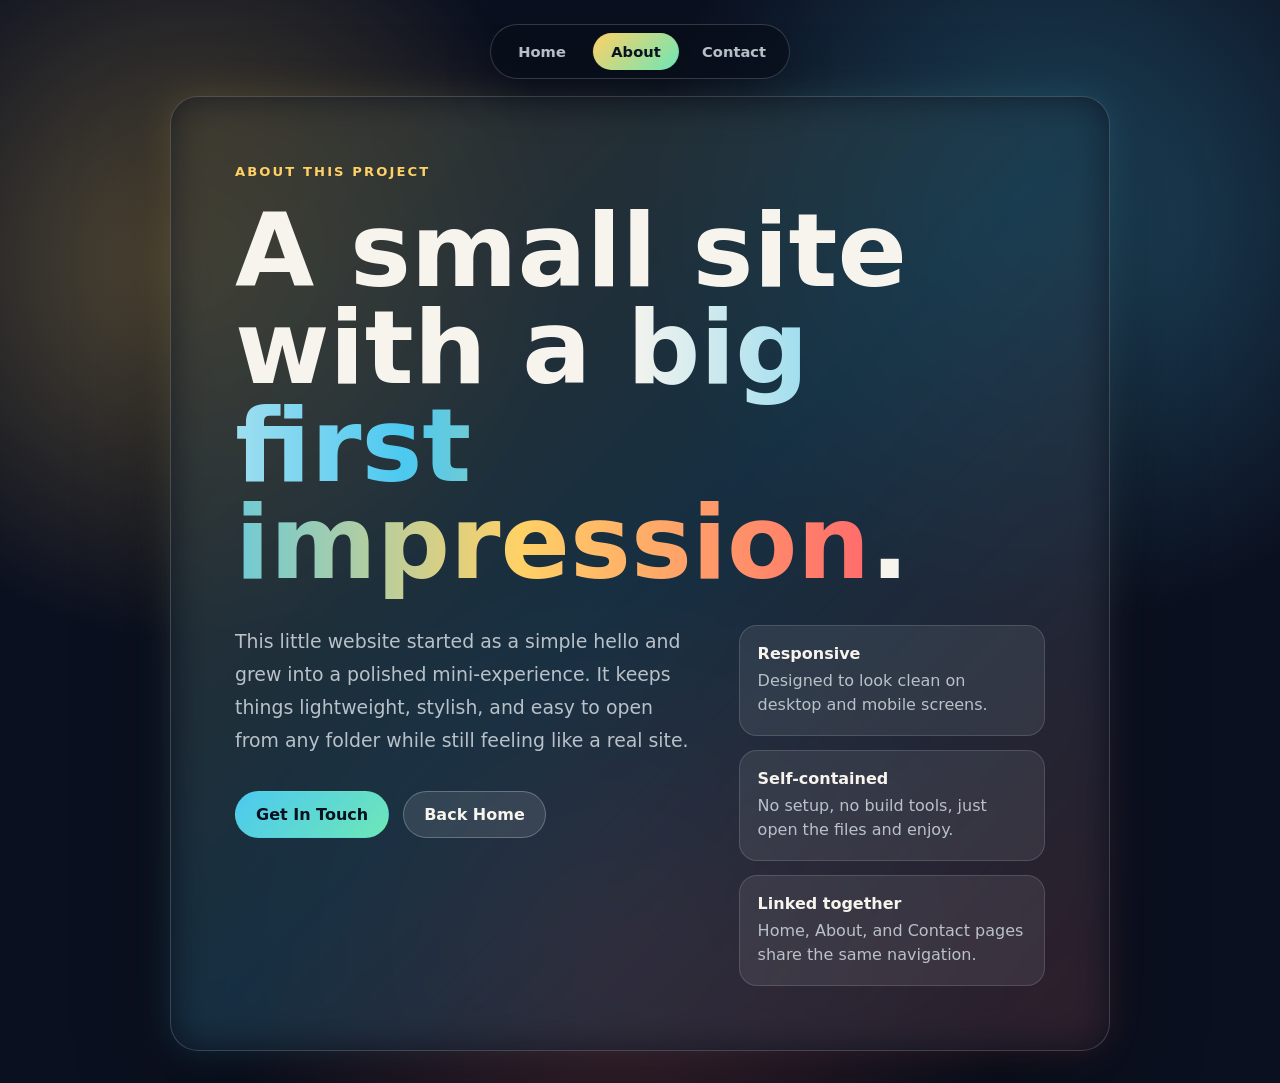
==== about.html @ 0d8e99c4 "Added about page and contact page" ====
<!DOCTYPE html>
<html lang="en">
<head>
  <meta charset="UTF-8">
  <meta name="viewport" content="width=device-width, initial-scale=1.0">
  <title>About | Hello World</title>
  <style>
    :root {
      color-scheme: dark;
      --ink: #f7f4ee;
      --muted: #b9c1c9;
      --blue: #4cc9f0;
      --coral: #ff6b6b;
      --gold: #ffd166;
      --green: #6ee7b7;
      --panel: rgba(13, 18, 32, 0.68);
      --line: rgba(255, 255, 255, 0.18);
    }

    * {
      box-sizing: border-box;
    }

    body {
      margin: 0;
      min-height: 100vh;
      display: flex;
      align-items: center;
      justify-content: center;
      overflow-x: hidden;
      font-family: Inter, ui-sans-serif, system-ui, -apple-system, BlinkMacSystemFont, "Segoe UI", sans-serif;
      background:
        radial-gradient(circle at 15% 24%, rgba(255, 209, 102, 0.30), transparent 28%),
        radial-gradient(circle at 82% 20%, rgba(76, 201, 240, 0.30), transparent 30%),
        radial-gradient(circle at 48% 88%, rgba(255, 107, 107, 0.24), transparent 34%),
        #0b1020;
      color: var(--ink);
    }

    .site-nav {
      position: fixed;
      top: 24px;
      left: 50%;
      z-index: 10;
      display: flex;
      gap: 8px;
      padding: 8px;
      border: 1px solid var(--line);
      border-radius: 999px;
      background: rgba(8, 13, 25, 0.70);
      box-shadow: 0 16px 50px rgba(0, 0, 0, 0.24);
      backdrop-filter: blur(18px);
      transform: translateX(-50%);
    }

    .site-nav a {
      min-width: 86px;
      border-radius: 999px;
      padding: 10px 15px;
      color: var(--muted);
      text-align: center;
      text-decoration: none;
      font-size: 0.92rem;
      font-weight: 800;
      transition: color 180ms ease, background 180ms ease, transform 180ms ease;
    }

    .site-nav a:hover {
      color: var(--ink);
      background: rgba(255, 255, 255, 0.10);
      transform: translateY(-1px);
    }

    .site-nav a[aria-current="page"] {
      color: #07111f;
      background: linear-gradient(135deg, var(--gold), var(--green));
    }

    .stage {
      position: relative;
      width: min(92vw, 940px);
      margin: 96px 0 32px;
      padding: clamp(28px, 5vw, 64px);
      border: 1px solid var(--line);
      border-radius: 28px;
      background: var(--panel);
      box-shadow: 0 28px 90px rgba(0, 0, 0, 0.42);
      backdrop-filter: blur(22px);
      isolation: isolate;
    }

    .stage::before {
      content: "";
      position: absolute;
      inset: -1px;
      z-index: -1;
      border-radius: inherit;
      background: linear-gradient(135deg, rgba(255, 209, 102, 0.48), rgba(76, 201, 240, 0.48), rgba(255, 107, 107, 0.42));
      opacity: 0.34;
      filter: blur(18px);
    }

    .eyebrow {
      margin: 0 0 18px;
      font-size: 0.82rem;
      font-weight: 700;
      letter-spacing: 0.16em;
      text-transform: uppercase;
      color: var(--gold);
    }

    h1 {
      max-width: 760px;
      margin: 0;
      font-size: clamp(2.8rem, 8vw, 6.6rem);
      line-height: 0.95;
      letter-spacing: 0;
    }

    .gradient-text {
      background: linear-gradient(90deg, var(--ink), var(--blue), var(--gold), var(--coral));
      -webkit-background-clip: text;
      background-clip: text;
      color: transparent;
    }

    .content {
      display: grid;
      grid-template-columns: 1.2fr 0.8fr;
      gap: clamp(22px, 4vw, 44px);
      margin-top: 34px;
      align-items: start;
    }

    p {
      margin: 0;
      color: var(--muted);
      font-size: clamp(1rem, 1.7vw, 1.18rem);
      line-height: 1.75;
    }

    .facts {
      display: grid;
      gap: 14px;
    }

    .fact {
      border: 1px solid rgba(255, 255, 255, 0.14);
      border-radius: 18px;
      padding: 18px;
      background: rgba(255, 255, 255, 0.08);
    }

    .fact strong {
      display: block;
      margin-bottom: 6px;
      color: var(--ink);
      font-size: 1rem;
    }

    .fact span {
      color: var(--muted);
      line-height: 1.5;
    }

    .actions {
      display: flex;
      flex-wrap: wrap;
      gap: 14px;
      margin-top: 34px;
    }

    .button {
      border: 1px solid rgba(255, 255, 255, 0.24);
      border-radius: 999px;
      padding: 13px 20px;
      color: var(--ink);
      text-decoration: none;
      font-weight: 800;
      background: rgba(255, 255, 255, 0.10);
      transition: transform 180ms ease, background 180ms ease;
    }

    .button.primary {
      border-color: transparent;
      background: linear-gradient(135deg, var(--blue), var(--green));
      color: #07111f;
    }

    .button:hover {
      transform: translateY(-3px);
      background: rgba(255, 255, 255, 0.16);
    }

    @media (max-width: 720px) {
      .content {
        grid-template-columns: 1fr;
      }
    }

    @media (max-width: 560px) {
      .site-nav {
        top: 14px;
        width: min(92vw, 360px);
        justify-content: center;
      }

      .site-nav a {
        min-width: 0;
        flex: 1;
        padding-inline: 10px;
      }

      .stage {
        margin-top: 88px;
        border-radius: 22px;
      }

      .actions {
        flex-direction: column;
      }
    }
  </style>
</head>
<body>
  <nav class="site-nav" aria-label="Primary navigation">
    <a href="hello-world.html">Home</a>
    <a href="about.html" aria-current="page">About</a>
    <a href="contact.html">Contact</a>
  </nav>

  <main class="stage" aria-label="About page">
    <p class="eyebrow">About this project</p>
    <h1>A small site with a <span class="gradient-text">big first impression</span>.</h1>

    <section class="content">
      <div>
        <p>
          This little website started as a simple hello and grew into a polished mini-experience. It keeps things lightweight, stylish, and easy to open from any folder while still feeling like a real site.
        </p>
        <div class="actions" aria-label="About page actions">
          <a class="button primary" href="contact.html">Get In Touch</a>
          <a class="button" href="hello-world.html">Back Home</a>
        </div>
      </div>

      <div class="facts" aria-label="Project highlights">
        <div class="fact">
          <strong>Responsive</strong>
          <span>Designed to look clean on desktop and mobile screens.</span>
        </div>
        <div class="fact">
          <strong>Self-contained</strong>
          <span>No setup, no build tools, just open the files and enjoy.</span>
        </div>
        <div class="fact">
          <strong>Linked together</strong>
          <span>Home, About, and Contact pages share the same navigation.</span>
        </div>
      </div>
    </section>
  </main>
</body>
</html>
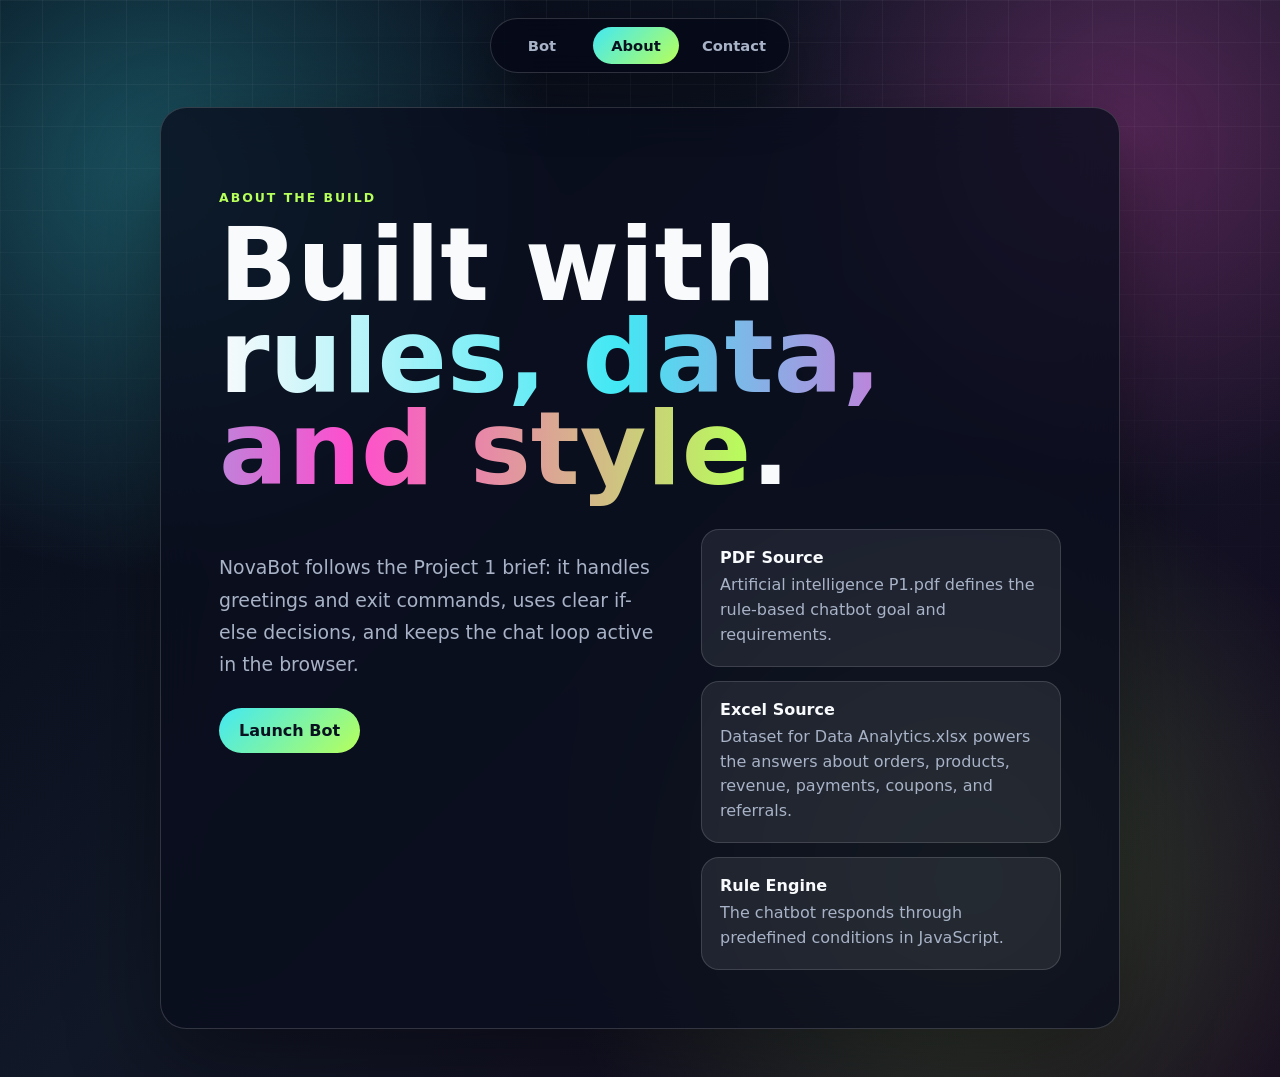
==== commit e9a942d6: "commit" ====
--- a/about.html
+++ b/about.html
@@ -3,259 +3,42 @@
 <head>
   <meta charset="UTF-8">
   <meta name="viewport" content="width=device-width, initial-scale=1.0">
-  <title>About | Hello World</title>
-  <style>
-    :root {
-      color-scheme: dark;
-      --ink: #f7f4ee;
-      --muted: #b9c1c9;
-      --blue: #4cc9f0;
-      --coral: #ff6b6b;
-      --gold: #ffd166;
-      --green: #6ee7b7;
-      --panel: rgba(13, 18, 32, 0.68);
-      --line: rgba(255, 255, 255, 0.18);
-    }
-
-    * {
-      box-sizing: border-box;
-    }
-
-    body {
-      margin: 0;
-      min-height: 100vh;
-      display: flex;
-      align-items: center;
-      justify-content: center;
-      overflow-x: hidden;
-      font-family: Inter, ui-sans-serif, system-ui, -apple-system, BlinkMacSystemFont, "Segoe UI", sans-serif;
-      background:
-        radial-gradient(circle at 15% 24%, rgba(255, 209, 102, 0.30), transparent 28%),
-        radial-gradient(circle at 82% 20%, rgba(76, 201, 240, 0.30), transparent 30%),
-        radial-gradient(circle at 48% 88%, rgba(255, 107, 107, 0.24), transparent 34%),
-        #0b1020;
-      color: var(--ink);
-    }
-
-    .site-nav {
-      position: fixed;
-      top: 24px;
-      left: 50%;
-      z-index: 10;
-      display: flex;
-      gap: 8px;
-      padding: 8px;
-      border: 1px solid var(--line);
-      border-radius: 999px;
-      background: rgba(8, 13, 25, 0.70);
-      box-shadow: 0 16px 50px rgba(0, 0, 0, 0.24);
-      backdrop-filter: blur(18px);
-      transform: translateX(-50%);
-    }
-
-    .site-nav a {
-      min-width: 86px;
-      border-radius: 999px;
-      padding: 10px 15px;
-      color: var(--muted);
-      text-align: center;
-      text-decoration: none;
-      font-size: 0.92rem;
-      font-weight: 800;
-      transition: color 180ms ease, background 180ms ease, transform 180ms ease;
-    }
-
-    .site-nav a:hover {
-      color: var(--ink);
-      background: rgba(255, 255, 255, 0.10);
-      transform: translateY(-1px);
-    }
-
-    .site-nav a[aria-current="page"] {
-      color: #07111f;
-      background: linear-gradient(135deg, var(--gold), var(--green));
-    }
-
-    .stage {
-      position: relative;
-      width: min(92vw, 940px);
-      margin: 96px 0 32px;
-      padding: clamp(28px, 5vw, 64px);
-      border: 1px solid var(--line);
-      border-radius: 28px;
-      background: var(--panel);
-      box-shadow: 0 28px 90px rgba(0, 0, 0, 0.42);
-      backdrop-filter: blur(22px);
-      isolation: isolate;
-    }
-
-    .stage::before {
-      content: "";
-      position: absolute;
-      inset: -1px;
-      z-index: -1;
-      border-radius: inherit;
-      background: linear-gradient(135deg, rgba(255, 209, 102, 0.48), rgba(76, 201, 240, 0.48), rgba(255, 107, 107, 0.42));
-      opacity: 0.34;
-      filter: blur(18px);
-    }
-
-    .eyebrow {
-      margin: 0 0 18px;
-      font-size: 0.82rem;
-      font-weight: 700;
-      letter-spacing: 0.16em;
-      text-transform: uppercase;
-      color: var(--gold);
-    }
-
-    h1 {
-      max-width: 760px;
-      margin: 0;
-      font-size: clamp(2.8rem, 8vw, 6.6rem);
-      line-height: 0.95;
-      letter-spacing: 0;
-    }
-
-    .gradient-text {
-      background: linear-gradient(90deg, var(--ink), var(--blue), var(--gold), var(--coral));
-      -webkit-background-clip: text;
-      background-clip: text;
-      color: transparent;
-    }
-
-    .content {
-      display: grid;
-      grid-template-columns: 1.2fr 0.8fr;
-      gap: clamp(22px, 4vw, 44px);
-      margin-top: 34px;
-      align-items: start;
-    }
-
-    p {
-      margin: 0;
-      color: var(--muted);
-      font-size: clamp(1rem, 1.7vw, 1.18rem);
-      line-height: 1.75;
-    }
-
-    .facts {
-      display: grid;
-      gap: 14px;
-    }
-
-    .fact {
-      border: 1px solid rgba(255, 255, 255, 0.14);
-      border-radius: 18px;
-      padding: 18px;
-      background: rgba(255, 255, 255, 0.08);
-    }
-
-    .fact strong {
-      display: block;
-      margin-bottom: 6px;
-      color: var(--ink);
-      font-size: 1rem;
-    }
-
-    .fact span {
-      color: var(--muted);
-      line-height: 1.5;
-    }
-
-    .actions {
-      display: flex;
-      flex-wrap: wrap;
-      gap: 14px;
-      margin-top: 34px;
-    }
-
-    .button {
-      border: 1px solid rgba(255, 255, 255, 0.24);
-      border-radius: 999px;
-      padding: 13px 20px;
-      color: var(--ink);
-      text-decoration: none;
-      font-weight: 800;
-      background: rgba(255, 255, 255, 0.10);
-      transition: transform 180ms ease, background 180ms ease;
-    }
-
-    .button.primary {
-      border-color: transparent;
-      background: linear-gradient(135deg, var(--blue), var(--green));
-      color: #07111f;
-    }
-
-    .button:hover {
-      transform: translateY(-3px);
-      background: rgba(255, 255, 255, 0.16);
-    }
-
-    @media (max-width: 720px) {
-      .content {
-        grid-template-columns: 1fr;
-      }
-    }
-
-    @media (max-width: 560px) {
-      .site-nav {
-        top: 14px;
-        width: min(92vw, 360px);
-        justify-content: center;
-      }
-
-      .site-nav a {
-        min-width: 0;
-        flex: 1;
-        padding-inline: 10px;
-      }
-
-      .stage {
-        margin-top: 88px;
-        border-radius: 22px;
-      }
-
-      .actions {
-        flex-direction: column;
-      }
-    }
-  </style>
+  <title>About | NovaBot</title>
+  <link rel="stylesheet" href="styles.css">
 </head>
 <body>
   <nav class="site-nav" aria-label="Primary navigation">
-    <a href="hello-world.html">Home</a>
+    <a href="index.html">Bot</a>
     <a href="about.html" aria-current="page">About</a>
     <a href="contact.html">Contact</a>
   </nav>
 
-  <main class="stage" aria-label="About page">
-    <p class="eyebrow">About this project</p>
-    <h1>A small site with a <span class="gradient-text">big first impression</span>.</h1>
+  <main class="page-shell">
+    <section class="page-card" aria-label="About NovaBot">
+      <p class="eyebrow">About the build</p>
+      <h1>Built with <span class="gradient-text">rules, data, and style</span>.</h1>
 
-    <section class="content">
-      <div>
-        <p>
-          This little website started as a simple hello and grew into a polished mini-experience. It keeps things lightweight, stylish, and easy to open from any folder while still feeling like a real site.
-        </p>
-        <div class="actions" aria-label="About page actions">
-          <a class="button primary" href="contact.html">Get In Touch</a>
-          <a class="button" href="hello-world.html">Back Home</a>
+      <div class="content-grid">
+        <div>
+          <p class="lead">
+            NovaBot follows the Project 1 brief: it handles greetings and exit commands, uses clear if-else decisions, and keeps the chat loop active in the browser.
+          </p>
+          <a class="button" href="index.html">Launch Bot</a>
         </div>
-      </div>
 
-      <div class="facts" aria-label="Project highlights">
-        <div class="fact">
-          <strong>Responsive</strong>
-          <span>Designed to look clean on desktop and mobile screens.</span>
-        </div>
-        <div class="fact">
-          <strong>Self-contained</strong>
-          <span>No setup, no build tools, just open the files and enjoy.</span>
-        </div>
-        <div class="fact">
-          <strong>Linked together</strong>
-          <span>Home, About, and Contact pages share the same navigation.</span>
+        <div class="info-list" aria-label="Project details">
+          <div class="info-box">
+            <strong>PDF Source</strong>
+            <span>Artificial intelligence P1.pdf defines the rule-based chatbot goal and requirements.</span>
+          </div>
+          <div class="info-box">
+            <strong>Excel Source</strong>
+            <span>Dataset for Data Analytics.xlsx powers the answers about orders, products, revenue, payments, coupons, and referrals.</span>
+          </div>
+          <div class="info-box">
+            <strong>Rule Engine</strong>
+            <span>The chatbot responds through predefined conditions in JavaScript.</span>
+          </div>
         </div>
       </div>
     </section>
--- a/styles.css
+++ b/styles.css
@@ -0,0 +1,479 @@
+:root {
+  color-scheme: dark;
+  --ink: #f8fafc;
+  --muted: #a8b3c7;
+  --panel: rgba(9, 14, 29, 0.78);
+  --panel-soft: rgba(255, 255, 255, 0.08);
+  --line: rgba(255, 255, 255, 0.16);
+  --cyan: #42e8f4;
+  --pink: #ff4ecd;
+  --lime: #b7ff5a;
+  --orange: #ffb84d;
+  --violet: #8b5cf6;
+}
+
+* {
+  box-sizing: border-box;
+}
+
+body {
+  margin: 0;
+  min-height: 100vh;
+  font-family: Inter, ui-sans-serif, system-ui, -apple-system, BlinkMacSystemFont, "Segoe UI", sans-serif;
+  background:
+    radial-gradient(circle at 12% 16%, rgba(66, 232, 244, 0.32), transparent 28%),
+    radial-gradient(circle at 88% 12%, rgba(255, 78, 205, 0.28), transparent 26%),
+    radial-gradient(circle at 76% 82%, rgba(183, 255, 90, 0.22), transparent 32%),
+    linear-gradient(135deg, #050816 0%, #111827 48%, #15091f 100%);
+  color: var(--ink);
+}
+
+body::before {
+  content: "";
+  position: fixed;
+  inset: 0;
+  pointer-events: none;
+  background-image:
+    linear-gradient(rgba(255, 255, 255, 0.045) 1px, transparent 1px),
+    linear-gradient(90deg, rgba(255, 255, 255, 0.045) 1px, transparent 1px);
+  background-size: 42px 42px;
+  mask-image: linear-gradient(to bottom, black, transparent 82%);
+}
+
+.site-nav {
+  position: sticky;
+  top: 18px;
+  z-index: 20;
+  display: flex;
+  width: fit-content;
+  max-width: calc(100vw - 28px);
+  gap: 8px;
+  margin: 18px auto 0;
+  padding: 8px;
+  border: 1px solid var(--line);
+  border-radius: 999px;
+  background: rgba(5, 8, 22, 0.72);
+  box-shadow: 0 18px 60px rgba(0, 0, 0, 0.34);
+  backdrop-filter: blur(18px);
+}
+
+.site-nav a {
+  min-width: 86px;
+  border-radius: 999px;
+  padding: 10px 15px;
+  color: var(--muted);
+  text-align: center;
+  text-decoration: none;
+  font-size: 0.92rem;
+  font-weight: 850;
+  transition: color 180ms ease, background 180ms ease, transform 180ms ease;
+}
+
+.site-nav a:hover {
+  color: var(--ink);
+  background: rgba(255, 255, 255, 0.10);
+  transform: translateY(-1px);
+}
+
+.site-nav a[aria-current="page"] {
+  color: #07111f;
+  background: linear-gradient(135deg, var(--cyan), var(--lime));
+}
+
+.page-shell {
+  width: min(1180px, calc(100vw - 32px));
+  margin: 34px auto 48px;
+}
+
+.hero {
+  display: grid;
+  grid-template-columns: 0.9fr 1.1fr;
+  gap: clamp(20px, 4vw, 42px);
+  align-items: stretch;
+}
+
+.intro,
+.chat-card,
+.page-card {
+  position: relative;
+  border: 1px solid var(--line);
+  border-radius: 26px;
+  background: var(--panel);
+  box-shadow: 0 30px 90px rgba(0, 0, 0, 0.38);
+  backdrop-filter: blur(22px);
+  overflow: hidden;
+}
+
+.intro {
+  padding: clamp(26px, 4vw, 48px);
+}
+
+.intro::after,
+.chat-card::after,
+.page-card::after {
+  content: "";
+  position: absolute;
+  inset: -1px;
+  pointer-events: none;
+  border-radius: inherit;
+  background: linear-gradient(135deg, rgba(66, 232, 244, 0.42), rgba(255, 78, 205, 0.22), rgba(183, 255, 90, 0.30));
+  opacity: 0.34;
+  mask: linear-gradient(#000 0 0) content-box, linear-gradient(#000 0 0);
+  mask-composite: exclude;
+  padding: 1px;
+}
+
+.bot-mark {
+  display: grid;
+  width: 82px;
+  height: 82px;
+  place-items: center;
+  border: 1px solid rgba(255, 255, 255, 0.22);
+  border-radius: 24px;
+  font-size: 2.6rem;
+  background: linear-gradient(135deg, rgba(66, 232, 244, 0.30), rgba(255, 78, 205, 0.25));
+  box-shadow: 0 0 36px rgba(66, 232, 244, 0.28);
+}
+
+.eyebrow {
+  margin: 24px 0 14px;
+  color: var(--lime);
+  font-size: 0.78rem;
+  font-weight: 900;
+  letter-spacing: 0.16em;
+  text-transform: uppercase;
+}
+
+h1 {
+  margin: 0;
+  font-size: clamp(3.1rem, 8vw, 6.9rem);
+  line-height: 0.9;
+  letter-spacing: 0;
+}
+
+.gradient-text {
+  background: linear-gradient(90deg, var(--ink), var(--cyan), var(--pink), var(--lime));
+  -webkit-background-clip: text;
+  background-clip: text;
+  color: transparent;
+}
+
+.lead {
+  max-width: 620px;
+  margin: 22px 0 0;
+  color: var(--muted);
+  font-size: clamp(1rem, 1.6vw, 1.18rem);
+  line-height: 1.7;
+}
+
+.stat-grid {
+  display: grid;
+  grid-template-columns: repeat(2, minmax(0, 1fr));
+  gap: 12px;
+  margin-top: 30px;
+}
+
+.stat {
+  border: 1px solid rgba(255, 255, 255, 0.14);
+  border-radius: 18px;
+  padding: 16px;
+  background: rgba(255, 255, 255, 0.08);
+}
+
+.stat strong {
+  display: block;
+  font-size: 1.45rem;
+}
+
+.stat span {
+  color: var(--muted);
+  font-size: 0.88rem;
+}
+
+.chat-card {
+  display: grid;
+  grid-template-rows: auto minmax(380px, 58vh) auto auto;
+  min-height: 660px;
+}
+
+.chat-top {
+  display: flex;
+  align-items: center;
+  justify-content: space-between;
+  gap: 16px;
+  padding: 18px;
+  border-bottom: 1px solid var(--line);
+}
+
+.agent {
+  display: flex;
+  align-items: center;
+  gap: 12px;
+}
+
+.avatar {
+  display: grid;
+  width: 44px;
+  height: 44px;
+  place-items: center;
+  border-radius: 16px;
+  background: linear-gradient(135deg, var(--cyan), var(--pink));
+  color: #07111f;
+  font-size: 1.4rem;
+}
+
+.agent strong {
+  display: block;
+}
+
+.agent span,
+.source-pill {
+  color: var(--muted);
+  font-size: 0.86rem;
+}
+
+.source-pill {
+  border: 1px solid rgba(255, 255, 255, 0.14);
+  border-radius: 999px;
+  padding: 8px 12px;
+  background: rgba(255, 255, 255, 0.08);
+}
+
+.messages {
+  display: flex;
+  flex-direction: column;
+  gap: 14px;
+  padding: 20px;
+  overflow-y: auto;
+  scroll-behavior: smooth;
+}
+
+.message {
+  max-width: min(78%, 540px);
+  border: 1px solid rgba(255, 255, 255, 0.14);
+  border-radius: 20px;
+  padding: 14px 16px;
+  line-height: 1.55;
+  animation: pop 180ms ease both;
+}
+
+.message.bot {
+  align-self: flex-start;
+  background: rgba(255, 255, 255, 0.09);
+}
+
+.message.user {
+  align-self: flex-end;
+  color: #07111f;
+  background: linear-gradient(135deg, var(--cyan), var(--lime));
+}
+
+.message small {
+  display: block;
+  margin-top: 8px;
+  color: inherit;
+  opacity: 0.72;
+}
+
+.chips {
+  display: flex;
+  gap: 10px;
+  padding: 0 18px 16px;
+  overflow-x: auto;
+}
+
+.chip,
+.send-button {
+  border: 0;
+  border-radius: 999px;
+  font: inherit;
+  font-weight: 850;
+  cursor: pointer;
+}
+
+.chip {
+  flex: 0 0 auto;
+  padding: 10px 13px;
+  color: var(--ink);
+  background: rgba(255, 255, 255, 0.10);
+}
+
+.chip:hover {
+  background: rgba(255, 255, 255, 0.16);
+}
+
+.composer {
+  display: grid;
+  grid-template-columns: 1fr auto;
+  gap: 12px;
+  padding: 18px;
+  border-top: 1px solid var(--line);
+}
+
+.composer input {
+  width: 100%;
+  border: 1px solid rgba(255, 255, 255, 0.16);
+  border-radius: 999px;
+  padding: 15px 18px;
+  color: var(--ink);
+  font: inherit;
+  background: rgba(255, 255, 255, 0.09);
+  outline: none;
+}
+
+.composer input:focus {
+  border-color: var(--cyan);
+  box-shadow: 0 0 0 4px rgba(66, 232, 244, 0.15);
+}
+
+.send-button {
+  padding: 0 22px;
+  color: #07111f;
+  background: linear-gradient(135deg, var(--pink), var(--orange));
+}
+
+.send-button:hover {
+  filter: brightness(1.08);
+}
+
+.page-card {
+  width: min(960px, 100%);
+  margin: 0 auto;
+  padding: clamp(28px, 5vw, 58px);
+}
+
+.content-grid,
+.contact-grid {
+  display: grid;
+  grid-template-columns: 1.1fr 0.9fr;
+  gap: clamp(22px, 4vw, 42px);
+  margin-top: 34px;
+}
+
+.info-list {
+  display: grid;
+  gap: 14px;
+}
+
+.info-box,
+.contact-link,
+label {
+  border: 1px solid rgba(255, 255, 255, 0.14);
+  border-radius: 18px;
+  padding: 18px;
+  background: rgba(255, 255, 255, 0.08);
+}
+
+.info-box strong,
+.contact-link strong {
+  display: block;
+  margin-bottom: 6px;
+}
+
+.info-box span,
+.contact-link span {
+  color: var(--muted);
+  line-height: 1.55;
+}
+
+.button,
+.contact-link {
+  color: var(--ink);
+  text-decoration: none;
+}
+
+.button {
+  display: inline-block;
+  margin-top: 28px;
+  border-radius: 999px;
+  padding: 13px 20px;
+  color: #07111f;
+  font-weight: 900;
+  background: linear-gradient(135deg, var(--cyan), var(--lime));
+}
+
+form {
+  display: grid;
+  gap: 14px;
+}
+
+label {
+  display: grid;
+  gap: 8px;
+  font-weight: 850;
+}
+
+input,
+textarea {
+  width: 100%;
+  border: 1px solid rgba(255, 255, 255, 0.16);
+  border-radius: 14px;
+  padding: 13px 14px;
+  color: var(--ink);
+  font: inherit;
+  background: rgba(4, 8, 18, 0.45);
+  outline: none;
+}
+
+textarea {
+  min-height: 126px;
+  resize: vertical;
+}
+
+@keyframes pop {
+  from {
+    opacity: 0;
+    transform: translateY(8px) scale(0.98);
+  }
+
+  to {
+    opacity: 1;
+    transform: translateY(0) scale(1);
+  }
+}
+
+@media (max-width: 900px) {
+  .hero,
+  .content-grid,
+  .contact-grid {
+    grid-template-columns: 1fr;
+  }
+
+  .chat-card {
+    min-height: 620px;
+  }
+}
+
+@media (max-width: 560px) {
+  .site-nav {
+    width: min(94vw, 360px);
+    justify-content: center;
+  }
+
+  .site-nav a {
+    min-width: 0;
+    flex: 1;
+    padding-inline: 10px;
+  }
+
+  .page-shell {
+    width: min(100vw - 20px, 1180px);
+    margin-top: 20px;
+  }
+
+  .stat-grid {
+    grid-template-columns: 1fr;
+  }
+
+  .message {
+    max-width: 92%;
+  }
+
+  .composer {
+    grid-template-columns: 1fr;
+  }
+
+  .send-button {
+    min-height: 48px;
+  }
+}
